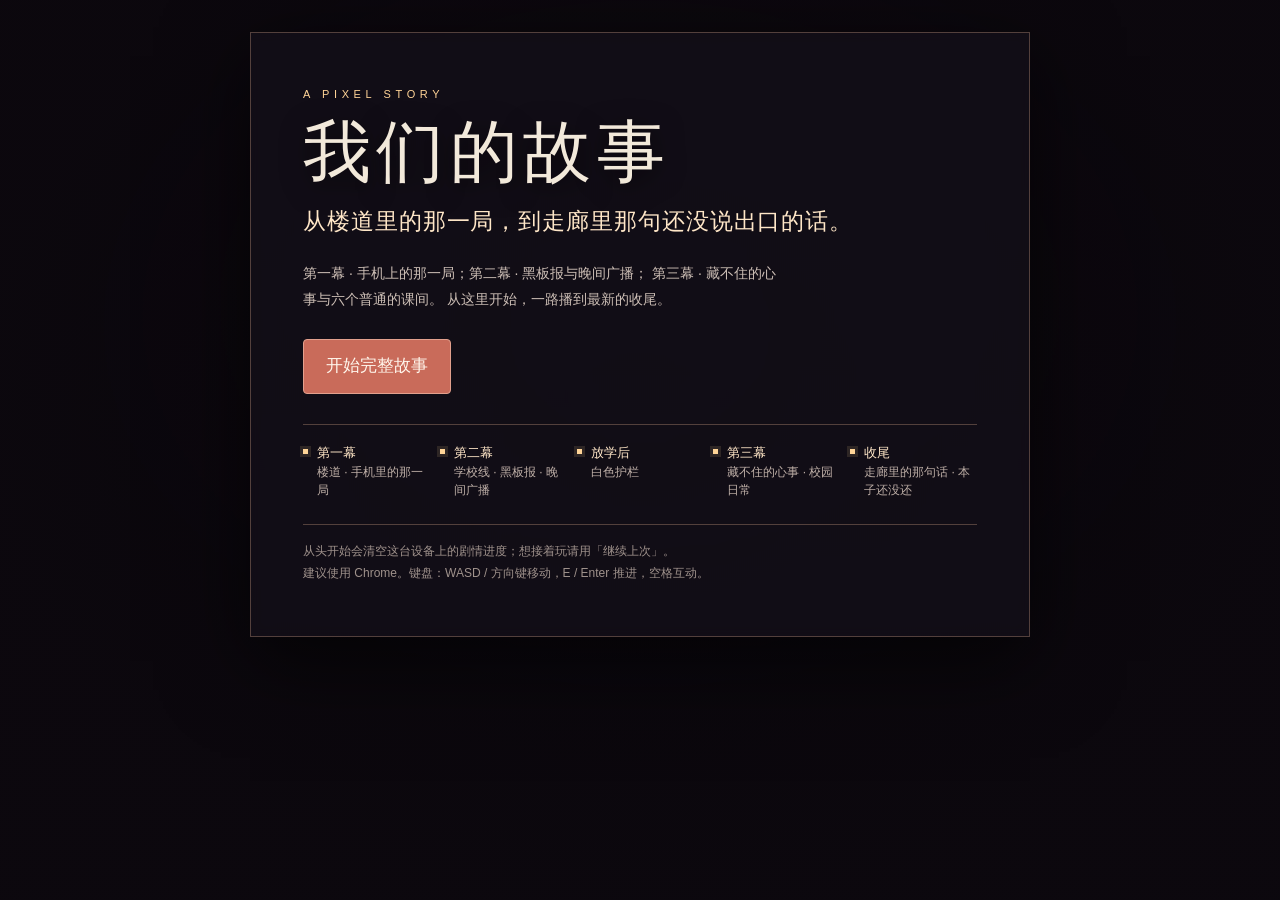
==== index.html @ cea1b3c0 "Echo the earlier choices after the broadcast Act 4 reads the board evaluation and the broadcast resu" ====
<!doctype html>
<html lang="zh-CN">
<head>
<meta charset="utf-8">
<meta name="viewport" content="width=device-width,initial-scale=1">
<title>我们的故事 · 像素叙事</title>
<style>
  :root{
    --ink:#f2e9da;
    --warm:#ffd497;
    --accent:#c96b5a;
    --line:rgba(219,173,141,.32);
  }
  *{box-sizing:border-box}
  [hidden]{display:none!important}
  html,body{margin:0;min-height:100%}
  body{
    background:#0b080d;
    color:var(--ink);
    font:16px/1.7 "Noto Sans SC","PingFang SC","Microsoft YaHei",sans-serif;
    display:grid;
    place-items:center;
    padding:32px 20px;
    position:relative;
    overflow-x:hidden;
  }
  /* 开始页用最新的散场 CG 压暗做底，和第三幕收尾接上 */
  body::before{
    content:"";
    position:fixed;
    inset:0;
    background:url("assets/cg/act5/story_g04_exit_512.png") center/cover no-repeat;
    image-rendering:pixelated;
    opacity:.55;
    filter:saturate(.9);
  }
  body::after{
    content:"";
    position:fixed;
    inset:0;
    background:
      radial-gradient(ellipse at 50% 45%,rgba(12,8,14,.28),rgba(12,8,14,.93) 72%),
      linear-gradient(180deg,rgba(10,7,12,.4),rgba(10,7,12,.92));
  }
  main{
    position:relative;
    z-index:1;
    width:min(780px,100%);
    padding:clamp(26px,4.5vw,52px);
    border:1px solid var(--line);
    background:rgba(20,15,24,.84);
    box-shadow:0 24px 80px rgba(0,0,0,.62);
    backdrop-filter:blur(6px);
  }
  .kicker{
    margin:0 0 10px;
    color:var(--warm);
    font-size:11px;
    letter-spacing:.42em;
    text-transform:uppercase;
  }
  h1{
    margin:0;
    font-size:clamp(38px,6vw,68px);
    font-weight:500;
    letter-spacing:.08em;
    line-height:1.1;
    text-shadow:0 6px 26px rgba(0,0,0,.55);
  }
  .sub{
    margin:14px 0 0;
    color:#ffe7c8;
    font-size:clamp(17px,1.8vw,23px);
    letter-spacing:.04em;
  }
  .lead{
    margin:18px 0 0;
    color:#cdbfb6;
    font-size:14px;
    line-height:1.9;
    max-width:62ch;
  }
  .actions{
    display:flex;
    flex-wrap:wrap;
    gap:12px;
    margin:26px 0 0;
  }
  .actions a,.actions button{
    display:inline-block;
    font:inherit;
    font-size:17px;
    padding:12px 22px;
    border-radius:4px;
    border:1px solid var(--line);
    text-decoration:none;
    color:var(--ink);
    background:rgba(112,81,84,.62);
    cursor:pointer;
    transition:background .15s ease,border-color .15s ease;
  }
  .actions a:hover,.actions a:focus-visible,
  .actions button:hover,.actions button:focus-visible{
    background:#986761;
    border-color:#ffe1b8;
    outline:none;
  }
  .actions .primary{
    background:var(--accent);
    border-color:#e2a08d;
    color:#fff6ec;
  }
  .actions .primary:hover,.actions .primary:focus-visible{
    background:#d87b68;
  }
  .progress{
    margin:12px 0 0;
    color:#d9c4b4;
    font-size:13px;
  }
  .roadmap{
    list-style:none;
    display:grid;
    grid-template-columns:repeat(5,minmax(0,1fr));
    gap:10px;
    margin:30px 0 0;
    padding:18px 0 0;
    border-top:1px solid var(--line);
  }
  .roadmap li{
    position:relative;
    padding-left:14px;
    color:#bfb0a8;
    font-size:12px;
    line-height:1.55;
  }
  .roadmap li::before{
    content:"";
    position:absolute;
    left:0;
    top:.55em;
    width:5px;
    height:5px;
    background:var(--warm);
    box-shadow:0 0 0 3px rgba(255,212,151,.12);
  }
  .roadmap b{
    display:block;
    color:#ffe7c8;
    font-weight:500;
    font-size:13px;
  }
  .note{
    margin:24px 0 0;
    padding-top:16px;
    border-top:1px solid var(--line);
    color:#9f928c;
    font-size:12px;
    line-height:1.8;
  }
  @media (max-width:640px){
    body{padding:20px 14px}
    main{padding:24px 20px}
    .roadmap{grid-template-columns:1fr 1fr}
    .actions{flex-direction:column}
    .actions a,.actions button{text-align:center}
  }
</style>
</head>
<body>
<main>
  <p class="kicker">A PIXEL STORY</p>
  <h1>我们的故事</h1>
  <p class="sub">从楼道里的那一局，到走廊里那句还没说出口的话。</p>
  <p class="lead">
    第一幕 · 手机上的那一局；第二幕 · 黑板报与晚间广播；
    第三幕 · 藏不住的心事与六个普通的课间。
    从这里开始，一路播到最新的收尾。
  </p>

  <div class="actions">
    <button id="start" class="primary" type="button">开始完整故事</button>
    <a id="resume" class="secondary" href="#" hidden>继续上次</a>
  </div>
  <p id="progress" class="progress" hidden></p>

  <ol class="roadmap" aria-label="完整故事流程">
    <li><b>第一幕</b><span>楼道 · 手机里的那一局</span></li>
    <li><b>第二幕</b><span>学校线 · 黑板报 · 晚间广播</span></li>
    <li><b>放学后</b><span>白色护栏</span></li>
    <li><b>第三幕</b><span>藏不住的心事 · 校园日常</span></li>
    <li><b>收尾</b><span>走廊里的那句话 · 本子还没还</span></li>
  </ol>

  <p class="note">
    从头开始会清空这台设备上的剧情进度；想接着玩请用「继续上次」。<br>
    建议使用 Chrome。键盘：WASD / 方向键移动，E / Enter 推进，空格互动。
  </p>
</main>

<script>
(function () {
  "use strict";

  // 全流程用到的存档键。开始完整故事时一并清掉，
  // 否则校园日常会跳过上一轮已经做完的日期。
  var KEYS = [
    "our-story-act2-corridor-flow-v2",
    "our-story-act2-board-v2",
    "our-story-act2-board-preview-v1",
    "our-story-act2-preview-v1",
    "our-story-act2-board-eval-v1",
    "our-story-bridge-papers-v1",
    "our-story-act3-broadcast-v1",
    "act3-difficulty-v1",
    "act3-result-v1",
    "our-story-act5-daily-v1",
    "our-story-act5-narrative-v1"
  ];
  var DAILY = [
    "errandCompleted", "soloJurieCompleted", "searchCompleted",
    "soloYunoCompleted", "wordGameCompleted", "ballGameCompleted"
  ];

  function read(key) {
    try { return JSON.parse(localStorage.getItem(key) || "null"); }
    catch (error) { return null; }
  }

  var daily = read("our-story-act5-daily-v1") || {};
  var narrative = read("our-story-act5-narrative-v1") || {};
  var act3 = read("our-story-act3-broadcast-v1");
  var board = read("our-story-act2-board-v2");
  var flow = read("our-story-act2-corridor-flow-v2");

  var dailyDone = !!daily.chapterDailyDone ||
    DAILY.every(function (key) { return !!daily[key]; });
  var dailyAny = DAILY.some(function (key) { return !!daily[key]; });

  var resume = null;
  if (narrative.disclosureHeard) {
    resume = {
      href: "act5/narrative/index.html?phase=after",
      label: "重看收尾 · 本子还没还",
      note: "已经看到最新剧情。可以重看收尾，或从头再走一次。"
    };
  } else if (dailyDone) {
    resume = {
      href: "act5/narrative/index.html?phase=after",
      label: "继续 · 走廊里的那句话",
      note: "六个日常都做完了，收尾在走廊等你。"
    };
  } else if (dailyAny || narrative.introCompleted) {
    resume = {
      href: "act5/daily.html",
      label: "继续 · 校园日常",
      note: "从下一个没做完的日期继续。"
    };
  } else if (act3) {
    resume = {
      href: "act3/broadcast.html?from=bridge",
      label: "继续 · 晚间广播",
      note: "从广播室继续（会重播这一段）。"
    };
  } else if (board || flow) {
    resume = {
      href: "school-preview.html",
      label: "继续 · 学校线",
      note: "从学校线继续。"
    };
  }

  var resumeEl = document.getElementById("resume");
  var progressEl = document.getElementById("progress");
  if (resume) {
    resumeEl.href = resume.href;
    resumeEl.textContent = resume.label;
    resumeEl.hidden = false;
    progressEl.textContent = resume.note;
    progressEl.hidden = false;
  }

  document.getElementById("start").addEventListener("click", function () {
    try {
      KEYS.forEach(function (key) { localStorage.removeItem(key); });
    } catch (error) { /* 无痕模式清不掉，也不影响开始 */ }
    location.href = "prototype.html";
  });
})();
</script>
</body>
</html>
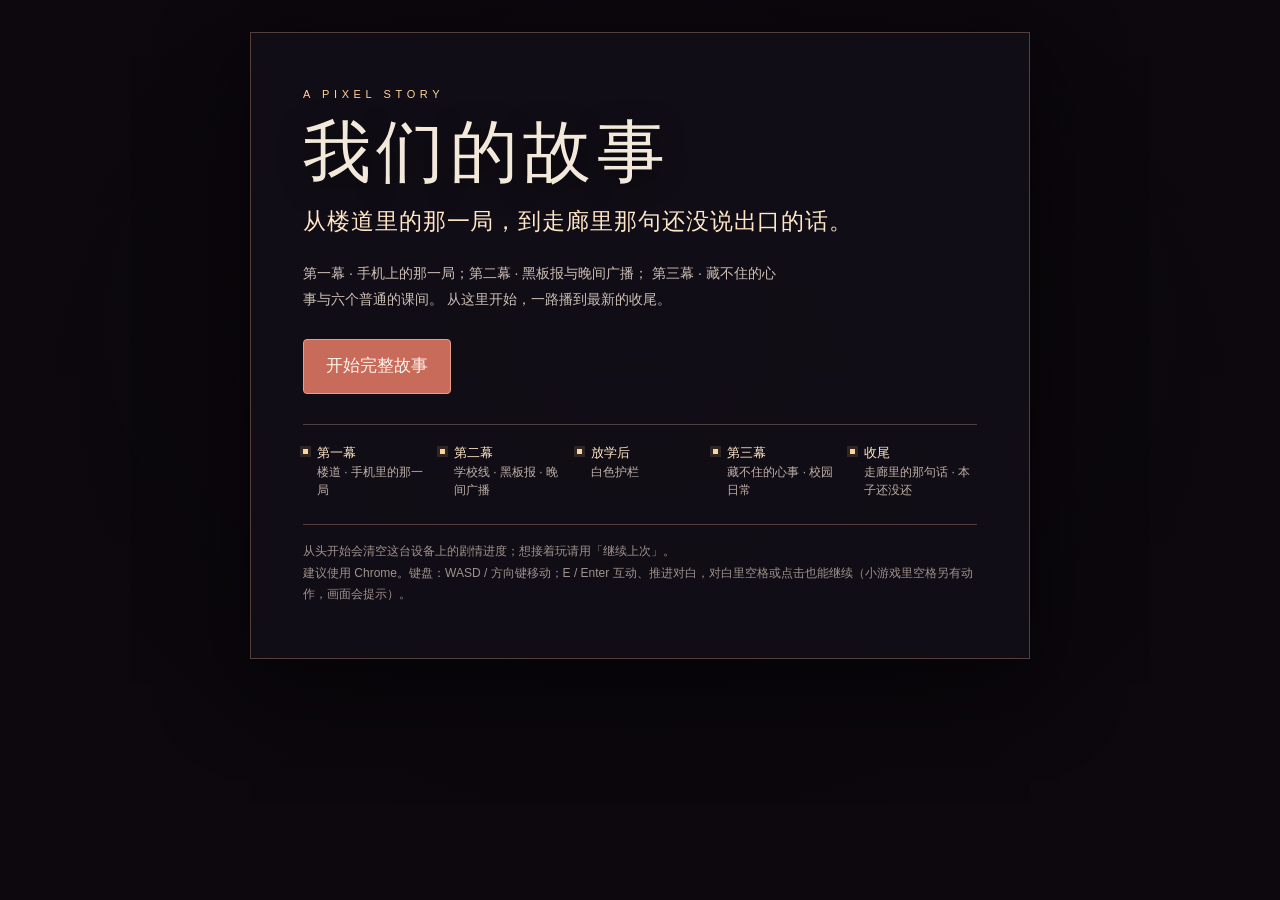
==== commit c1e21b53: "Give E, Space and click one meaning across the story E and Enter interact and advance dialogue every" ====
--- a/index.html
+++ b/index.html
@@ -194,7 +194,7 @@
 
   <p class="note">
     从头开始会清空这台设备上的剧情进度；想接着玩请用「继续上次」。<br>
-    建议使用 Chrome。键盘：WASD / 方向键移动，E / Enter 推进，空格互动。
+    建议使用 Chrome。键盘：WASD / 方向键移动；E / Enter 互动、推进对白，对白里空格或点击也能继续（小游戏里空格另有动作，画面会提示）。
   </p>
 </main>
 
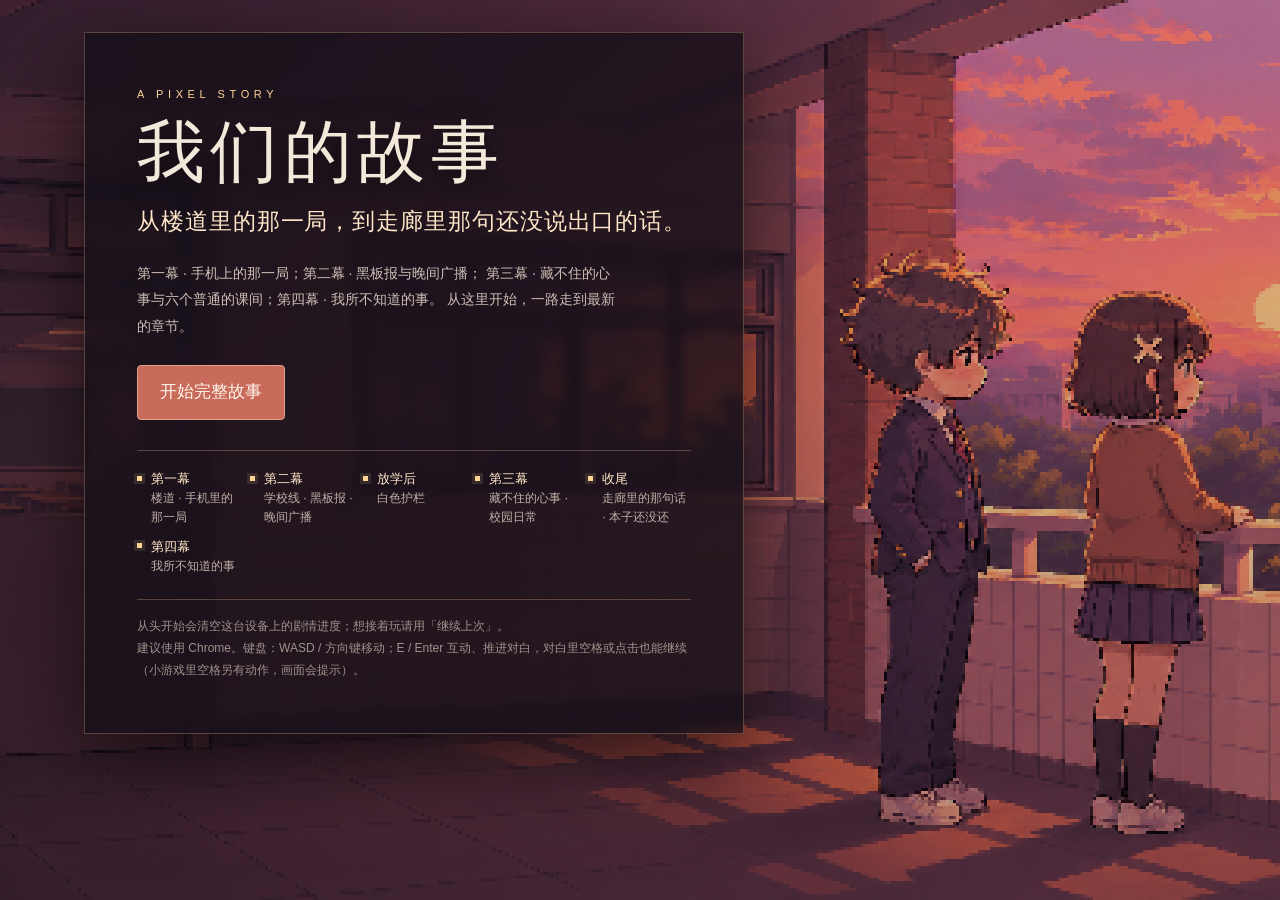
==== commit 496af335: "Add Act 4 and trim the public repo to the game Brings Act 4 — ten story events and eight daily minig" ====
--- a/index.html
+++ b/index.html
@@ -24,31 +24,32 @@
     position:relative;
     overflow-x:hidden;
   }
-  /* 开始页用最新的散场 CG 压暗做底，和第三幕收尾接上 */
+  /* 开始页：两位主角是画面主体，左侧保留清晰的教室墙面供标题使用。 */
   body::before{
     content:"";
     position:fixed;
     inset:0;
-    background:url("assets/cg/act5/story_g04_exit_512.png") center/cover no-repeat;
+    background:url("assets/scenes/title_corridor_heroes_v2_512.png") center/cover no-repeat;
     image-rendering:pixelated;
-    opacity:.55;
-    filter:saturate(.9);
+    opacity:1;
   }
   body::after{
     content:"";
     position:fixed;
     inset:0;
     background:
-      radial-gradient(ellipse at 50% 45%,rgba(12,8,14,.28),rgba(12,8,14,.93) 72%),
-      linear-gradient(180deg,rgba(10,7,12,.4),rgba(10,7,12,.92));
+      linear-gradient(90deg,rgba(10,7,14,.34),rgba(10,7,14,.08) 58%,transparent 75%),
+      linear-gradient(180deg,rgba(10,7,12,.1),rgba(10,7,12,.26));
   }
   main{
     position:relative;
     z-index:1;
-    width:min(780px,100%);
+    width:min(660px,54vw);
+    margin-left:clamp(20px,5vw,90px);
+    margin-right:auto;
     padding:clamp(26px,4.5vw,52px);
     border:1px solid var(--line);
-    background:rgba(20,15,24,.84);
+    background:rgba(20,15,24,.79);
     box-shadow:0 24px 80px rgba(0,0,0,.62);
     backdrop-filter:blur(6px);
   }
@@ -160,7 +161,7 @@
   }
   @media (max-width:640px){
     body{padding:20px 14px}
-    main{padding:24px 20px}
+    main{width:100%;margin:0;padding:24px 20px}
     .roadmap{grid-template-columns:1fr 1fr}
     .actions{flex-direction:column}
     .actions a,.actions button{text-align:center}
@@ -174,8 +175,8 @@
   <p class="sub">从楼道里的那一局，到走廊里那句还没说出口的话。</p>
   <p class="lead">
     第一幕 · 手机上的那一局；第二幕 · 黑板报与晚间广播；
-    第三幕 · 藏不住的心事与六个普通的课间。
-    从这里开始，一路播到最新的收尾。
+    第三幕 · 藏不住的心事与六个普通的课间；第四幕 · 我所不知道的事。
+    从这里开始，一路走到最新的章节。
   </p>
 
   <div class="actions">
@@ -190,6 +191,7 @@
     <li><b>放学后</b><span>白色护栏</span></li>
     <li><b>第三幕</b><span>藏不住的心事 · 校园日常</span></li>
     <li><b>收尾</b><span>走廊里的那句话 · 本子还没还</span></li>
+    <li><b>第四幕</b><span>我所不知道的事</span></li>
   </ol>
 
   <p class="note">
@@ -198,9 +200,12 @@
   </p>
 </main>
 
+<script src="audio/bgm.js"></script>
 <script>
 (function () {
   "use strict";
+
+  if (window.BGM) BGM.play("title", { fade: 1.4 });
 
   // 全流程用到的存档键。开始完整故事时一并清掉，
   // 否则校园日常会跳过上一轮已经做完的日期。
@@ -215,7 +220,9 @@
     "act3-difficulty-v1",
     "act3-result-v1",
     "our-story-act5-daily-v1",
-    "our-story-act5-narrative-v1"
+    "our-story-act5-narrative-v1",
+    "our-story-act6-v1",
+    "our-story-act6-daily-v1"
   ];
   var DAILY = [
     "errandCompleted", "soloJurieCompleted", "searchCompleted",
@@ -238,11 +245,17 @@
   var dailyAny = DAILY.some(function (key) { return !!daily[key]; });
 
   var resume = null;
-  if (narrative.disclosureHeard) {
-    resume = {
-      href: "act5/narrative/index.html?phase=after",
-      label: "重看收尾 · 本子还没还",
-      note: "已经看到最新剧情。可以重看收尾，或从头再走一次。"
+  if (read("our-story-act6-v1")?.event > 0) {
+    resume = {
+      href: "act6/index.html",
+      label: "继续 · 我所不知道的事",
+      note: "从第四幕当前的校园时间段继续。"
+    };
+  } else if (narrative.disclosureHeard) {
+    resume = {
+      href: "act6/index.html",
+      label: "继续 · 还本子的早上",
+      note: "从第三幕收尾接到第四幕。"
     };
   } else if (dailyDone) {
     resume = {
